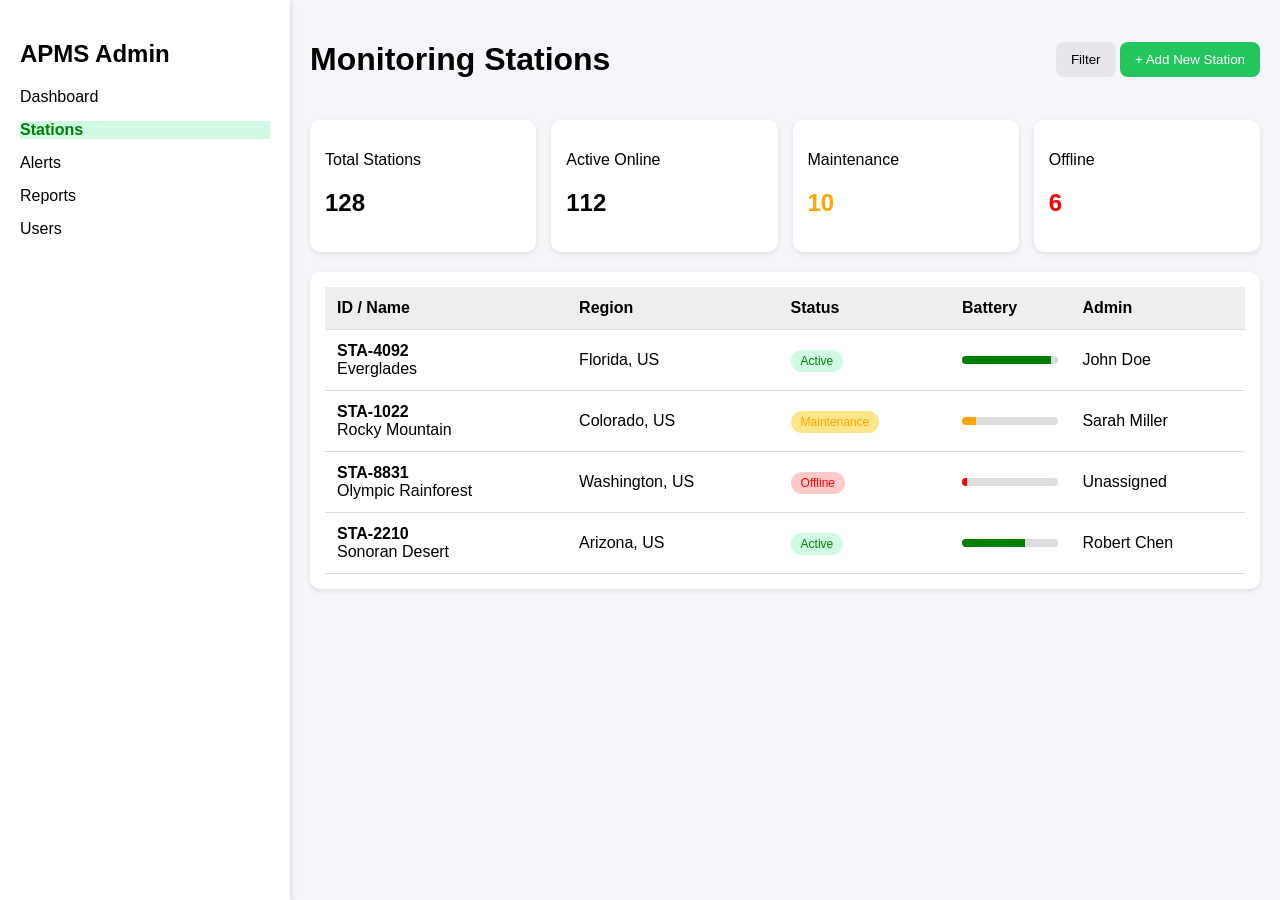
==== admin/station_management.html @ 7f4c0c0b "Admin dashboard complete" ====
<!DOCTYPE html>
<html lang="en">
<head>
<meta charset="UTF-8">
<meta name="viewport" content="width=device-width, initial-scale=1.0">
<title>Station Management</title>
<style>
body { margin:0; font-family:Arial; background:#f4f6f9; }
.container { display:flex; height:100vh; }
.sidebar { width:250px; background:white; padding:20px; box-shadow:2px 0 5px rgba(0,0,0,0.1); }
.sidebar h2 { margin-bottom:20px; }
.sidebar ul { list-style:none; padding:0; }
.sidebar li { margin:15px 0; cursor:pointer; }
.sidebar li.active { color:green; font-weight:bold; }

.main { flex:1; padding:20px; overflow:auto; }
.cards { display:grid; grid-template-columns:repeat(4,1fr); gap:15px; margin-bottom:20px; }
.card { background:white; padding:15px; border-radius:10px; box-shadow:0 2px 5px rgba(0,0,0,0.1); }

.table { width:100%; border-collapse:collapse; }
.table th, .table td { padding:12px; text-align:left; }
.table th { background:#eee; }
.table tr { border-bottom:1px solid #ddd; }

.progress { background:#ddd; border-radius:10px; overflow:hidden; height:8px; }
.progress-bar { height:8px; }

.status { padding:4px 10px; border-radius:20px; font-size:12px; }
.active { background:#d1fae5; color:green; }
.maintenance { background:#fde68a; color:orange; }
.offline { background:#fecaca; color:red; }

.topbar { display:flex; justify-content:space-between; align-items:center; margin-bottom:20px; }
.button { padding:10px 15px; border:none; border-radius:8px; cursor:pointer; }
.green { background:#22c55e; color:white; }
.gray { background:#e5e7eb; }
</style>
</head>
<body>

<div class="container">
  <div class="sidebar">
    <h2>APMS Admin</h2>
    <ul>
      <li>Dashboard</li>
      <li class="active">Stations</li>
      <li>Alerts</li>
      <li>Reports</li>
      <li>Users</li>
    </ul>
  </div>

  <div class="main">

    <div class="topbar">
      <h1>Monitoring Stations</h1>
      <div>
        <button class="button gray">Filter</button>
        <button class="button green">+ Add New Station</button>
      </div>
    </div>

    <div class="cards">
      <div class="card"><p>Total Stations</p><h2>128</h2></div>
      <div class="card"><p>Active Online</p><h2>112</h2></div>
      <div class="card"><p>Maintenance</p><h2 style="color:orange">10</h2></div>
      <div class="card"><p>Offline</p><h2 style="color:red">6</h2></div>
    </div>

    <div class="card">
      <table class="table">
        <tr>
          <th>ID / Name</th>
          <th>Region</th>
          <th>Status</th>
          <th>Battery</th>
          <th>Admin</th>
        </tr>

        <tr>
          <td><b>STA-4092</b><br>Everglades</td>
          <td>Florida, US</td>
          <td><span class="status active">Active</span></td>
          <td><div class="progress"><div class="progress-bar" style="width:92%; background:green"></div></div></td>
          <td>John Doe</td>
        </tr>

        <tr>
          <td><b>STA-1022</b><br>Rocky Mountain</td>
          <td>Colorado, US</td>
          <td><span class="status maintenance">Maintenance</span></td>
          <td><div class="progress"><div class="progress-bar" style="width:14%; background:orange"></div></div></td>
          <td>Sarah Miller</td>
        </tr>

        <tr>
          <td><b>STA-8831</b><br>Olympic Rainforest</td>
          <td>Washington, US</td>
          <td><span class="status offline">Offline</span></td>
          <td><div class="progress"><div class="progress-bar" style="width:5%; background:red"></div></div></td>
          <td>Unassigned</td>
        </tr>

        <tr>
          <td><b>STA-2210</b><br>Sonoran Desert</td>
          <td>Arizona, US</td>
          <td><span class="status active">Active</span></td>
          <td><div class="progress"><div class="progress-bar" style="width:65%; background:green"></div></div></td>
          <td>Robert Chen</td>
        </tr>

      </table>
    </div>

  </div>
</div>

</body>
</html>
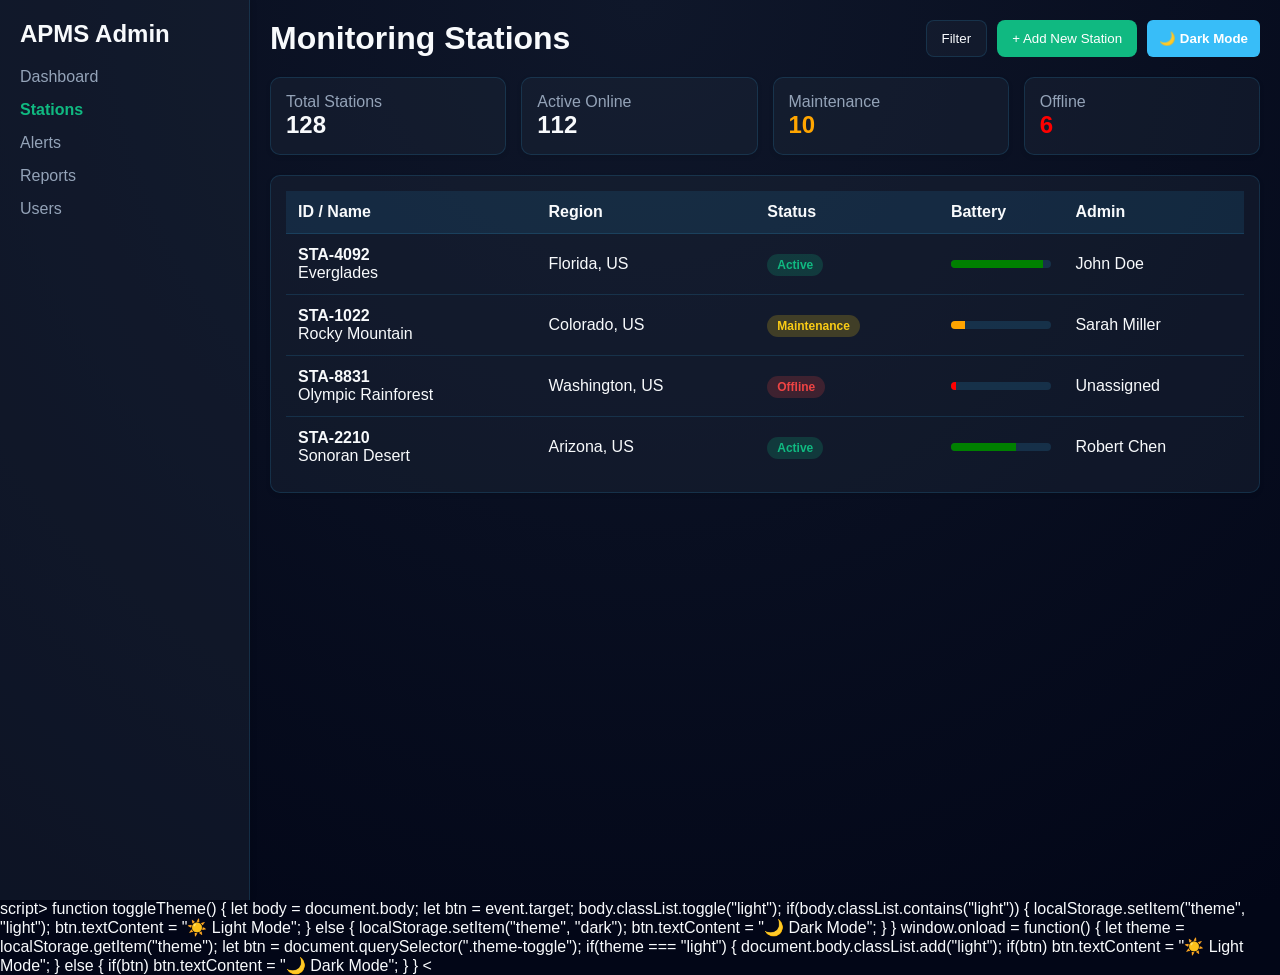
==== commit 27b3d5a6: "Add dark mode to admin dashboards (alerts and station management)" ====
--- a/admin/station_management.html
+++ b/admin/station_management.html
@@ -5,35 +5,89 @@
 <meta name="viewport" content="width=device-width, initial-scale=1.0">
 <title>Station Management</title>
 <style>
-body { margin:0; font-family:Arial; background:#f4f6f9; }
+:root {
+  /* DARK THEME (Default) */
+  --bg-color: #020617;
+  --bg-gradient: radial-gradient(circle at top, #0f172a 0%, #020617 100%);
+  --card-bg: rgba(30, 41, 59, 0.4);
+  --card-border: rgba(56, 189, 248, 0.15);
+  --text-primary: #f8fafc;
+  --text-secondary: #94a3b8;
+  --primary: #38bdf8;
+  --primary-hover: #0ea5e9;
+  --accent: #818cf8;
+  --danger: #ef4444;
+  --warning: #facc15;
+  --success: #10b981;
+  --shadow-sm: 0 4px 6px -1px rgba(0, 0, 0, 0.1), 0 2px 4px -1px rgba(0, 0, 0, 0.06);
+}
+
+body.light {
+  /* LIGHT THEME */
+  --bg-color: #f8fafc;
+  --bg-gradient: radial-gradient(circle at top, #ffffff 0%, #f1f5f9 100%);
+  --card-bg: rgba(255, 255, 255, 0.95);
+  --card-border: rgba(148, 163, 184, 0.3);
+  --text-primary: #0f172a;
+  --text-secondary: #475569;
+  --primary: #0284c7;
+  --primary-hover: #0369a1;
+  --accent: #4f46e5;
+  --shadow-sm: 0 4px 6px -1px rgba(0, 0, 0, 0.05), 0 2px 4px -1px rgba(0, 0, 0, 0.03);
+}
+
+* {
+  margin: 0;
+  padding: 0;
+  box-sizing: border-box;
+}
+
+body {
+  font-family: 'Inter', -apple-system, BlinkMacSystemFont, "Segoe UI", Roboto, Helvetica, Arial, sans-serif;
+  background-color: var(--bg-color);
+  background-image: var(--bg-gradient);
+  background-attachment: fixed;
+  color: var(--text-primary);
+  transition: background-color 0.3s ease, color 0.3s ease;
+}
+
 .container { display:flex; height:100vh; }
-.sidebar { width:250px; background:white; padding:20px; box-shadow:2px 0 5px rgba(0,0,0,0.1); }
-.sidebar h2 { margin-bottom:20px; }
+.sidebar { width:250px; background:var(--card-bg); padding:20px; box-shadow:2px 0 5px rgba(0,0,0,0.1); border-right: 1px solid var(--card-border); }
+.sidebar h2 { margin-bottom:20px; color: var(--text-primary); }
 .sidebar ul { list-style:none; padding:0; }
-.sidebar li { margin:15px 0; cursor:pointer; }
-.sidebar li.active { color:green; font-weight:bold; }
+.sidebar li { margin:15px 0; cursor:pointer; color: var(--text-secondary); transition: color 0.2s ease; }
+.sidebar li:hover { color: var(--text-primary); }
+.sidebar li.active { color:var(--success); font-weight:bold; }
 
 .main { flex:1; padding:20px; overflow:auto; }
 .cards { display:grid; grid-template-columns:repeat(4,1fr); gap:15px; margin-bottom:20px; }
-.card { background:white; padding:15px; border-radius:10px; box-shadow:0 2px 5px rgba(0,0,0,0.1); }
+.card { background:var(--card-bg); padding:15px; border-radius:10px; box-shadow:0 2px 5px rgba(0,0,0,0.1); border: 1px solid var(--card-border); }
+.card p { color: var(--text-secondary); }
+.card h2 { color: var(--text-primary); }
 
 .table { width:100%; border-collapse:collapse; }
-.table th, .table td { padding:12px; text-align:left; }
-.table th { background:#eee; }
-.table tr { border-bottom:1px solid #ddd; }
-
-.progress { background:#ddd; border-radius:10px; overflow:hidden; height:8px; }
+.table th, .table td { padding:12px; text-align:left; color: var(--text-primary); }
+.table th { background:rgba(56, 189, 248, 0.1); font-weight: 600; }
+.table tr { border-bottom:1px solid var(--card-border); }
+.table tr:last-child { border-bottom: none; }
+
+.progress { background:var(--card-border); border-radius:10px; overflow:hidden; height:8px; }
 .progress-bar { height:8px; }
 
-.status { padding:4px 10px; border-radius:20px; font-size:12px; }
-.active { background:#d1fae5; color:green; }
-.maintenance { background:#fde68a; color:orange; }
-.offline { background:#fecaca; color:red; }
+.status { padding:4px 10px; border-radius:20px; font-size:12px; font-weight: 600; }
+.status.active { background: rgba(16, 185, 129, 0.2); color: var(--success); }
+.status.maintenance { background: rgba(250, 204, 21, 0.2); color: var(--warning); }
+.status.offline { background: rgba(239, 68, 68, 0.2); color: var(--danger); }
 
 .topbar { display:flex; justify-content:space-between; align-items:center; margin-bottom:20px; }
-.button { padding:10px 15px; border:none; border-radius:8px; cursor:pointer; }
-.green { background:#22c55e; color:white; }
-.gray { background:#e5e7eb; }
+.topbar h1 { color: var(--text-primary); }
+.button { padding:10px 15px; border:none; border-radius:8px; cursor:pointer; transition: all 0.2s ease; font-weight: 500; }
+.green { background:var(--success); color:white; }
+.green:hover { background: var(--primary-hover); }
+.gray { background:var(--card-bg); color: var(--text-primary); border: 1px solid var(--card-border); }
+.gray:hover { background: rgba(56, 189, 248, 0.1); }
+.theme-toggle { background: var(--primary); color: white; padding: 8px 12px; border-radius: 6px; cursor: pointer; border: none; font-weight: 600; transition: all 0.2s ease; }
+.theme-toggle:hover { background: var(--primary-hover); }
 </style>
 </head>
 <body>
@@ -54,9 +108,10 @@
 
     <div class="topbar">
       <h1>Monitoring Stations</h1>
-      <div>
+      <div style="display:flex; gap:10px;">
         <button class="button gray">Filter</button>
         <button class="button green">+ Add New Station</button>
+        <button class="theme-toggle" onclick="toggleTheme()">🌙 Dark Mode</button>
       </div>
     </div>
 
@@ -114,6 +169,35 @@
 
   </div>
 </div>
-
+script>
+function toggleTheme() {
+  let body = document.body;
+  let btn = event.target;
+  
+  body.classList.toggle("light");
+  
+  if(body.classList.contains("light")) {
+    localStorage.setItem("theme", "light");
+    btn.textContent = "☀️ Light Mode";
+  } else {
+    localStorage.setItem("theme", "dark");
+    btn.textContent = "🌙 Dark Mode";
+  }
+}
+
+window.onload = function() {
+  let theme = localStorage.getItem("theme");
+  let btn = document.querySelector(".theme-toggle");
+  
+  if(theme === "light") {
+    document.body.classList.add("light");
+    if(btn) btn.textContent = "☀️ Light Mode";
+  } else {
+    if(btn) btn.textContent = "🌙 Dark Mode";
+  }
+}
+</script>
+
+<
 </body>
 </html>
